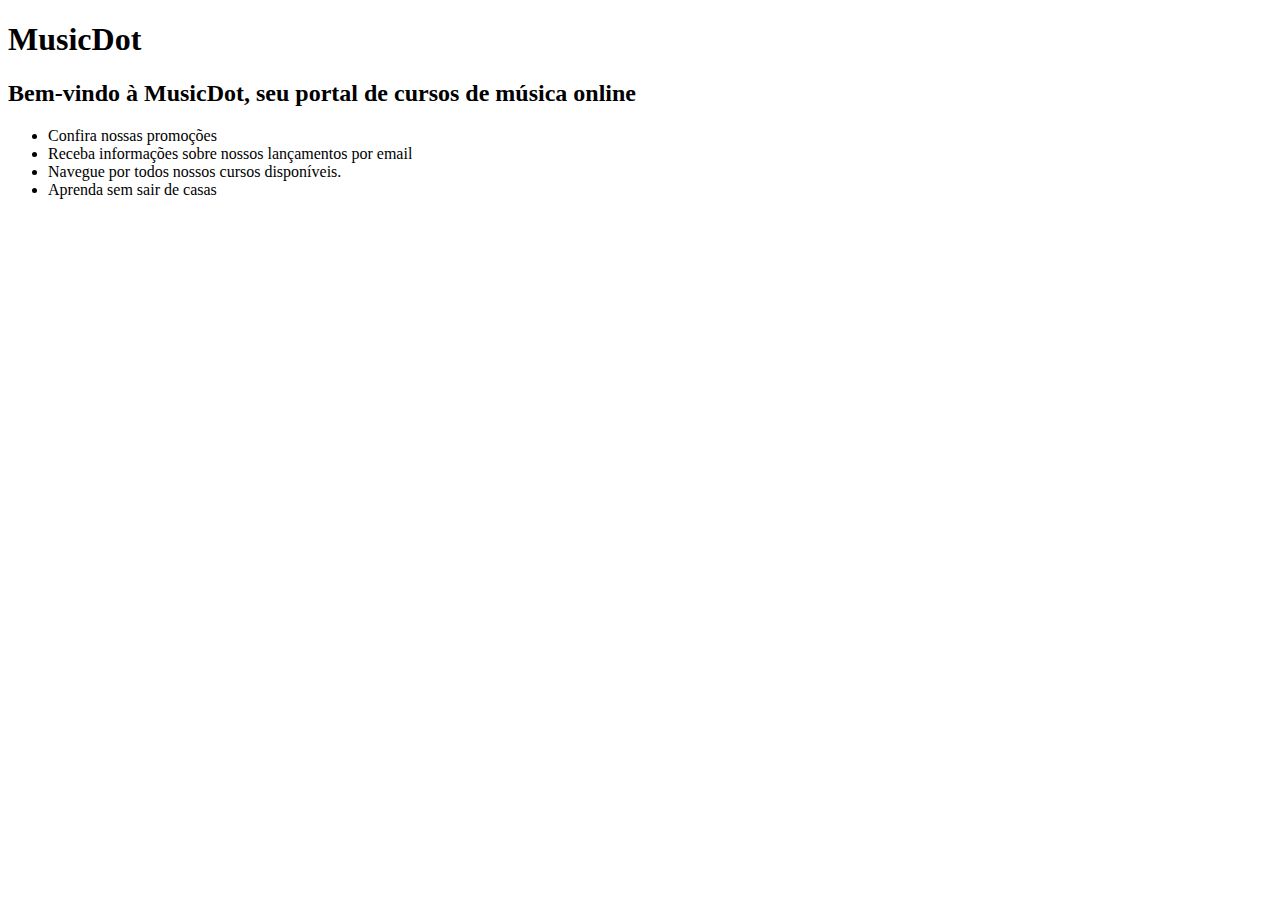
==== index.html @ 3d75abc7 "feat: index and about page added" ====
<!DOCTYPE html>
<html lang="pt-BR">
<head>
    <meta charset="UTF-8">
    <meta name="viewport" content="width=device-width, initial-scale=1.0">
    <title>MusicDot</title>
</head>
<body>
    <h1>MusicDot</h1>
    <h2>Bem-vindo à <strong>MusicDot</strong>, seu portal de cursos de música online</h2>
    <ul>
        <li>Confira nossas promoções</li>
        <li>Receba informações sobre nossos lançamentos por email</li>
        <li>Navegue	por todos nossos cursos	disponíveis.</li>
        <li>Aprenda sem sair de casas</li>
    </ul>
</body>
</html>
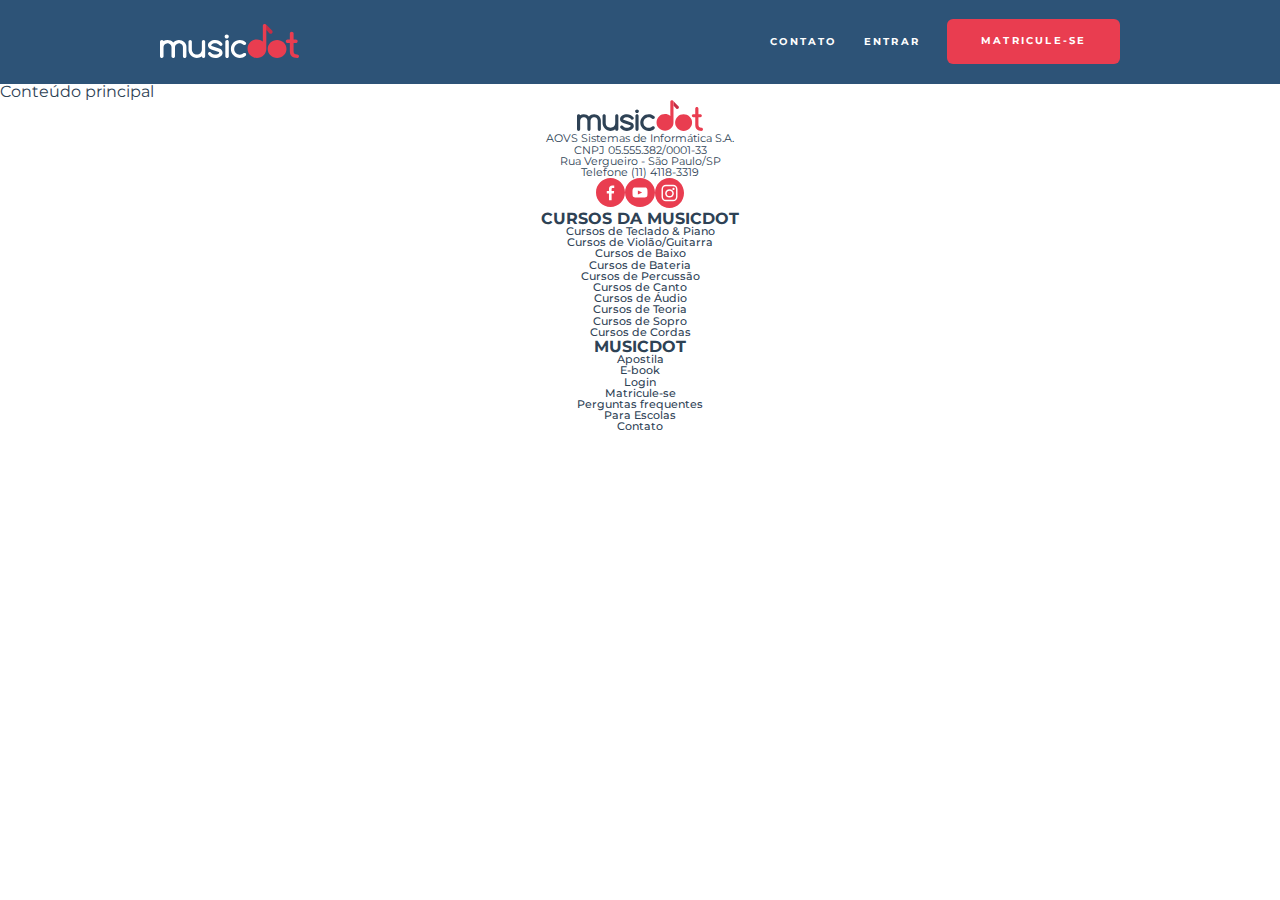
==== commit 4c99ad8d: "feat: add header and footer to the homepage" ====
--- a/index.html
+++ b/index.html
@@ -3,16 +3,117 @@
 <head>
     <meta charset="UTF-8">
     <meta name="viewport" content="width=device-width, initial-scale=1.0">
+    <link rel="stylesheet" href="https://fonts.googleapis.com/css?family=Montserrat:300,400,500">
+    <link rel="stylesheet" href="css/reset.css">
+    <link rel="stylesheet" href="css/header.css">
+    <link rel="stylesheet" href="css/footer.css">
     <title>MusicDot</title>
 </head>
 <body>
-    <h1>MusicDot</h1>
-    <h2>Bem-vindo à <strong>MusicDot</strong>, seu portal de cursos de música online</h2>
-    <ul>
-        <li>Confira nossas promoções</li>
-        <li>Receba informações sobre nossos lançamentos por email</li>
-        <li>Navegue	por todos nossos cursos	disponíveis.</li>
-        <li>Aprenda sem sair de casas</li>
-    </ul>
+    <header class="cabecalho">
+        <a href="index.html">
+            <img class="cabecalho__logo" src="img/musicdot-logo-light.svg" title="Ir para a página inicial da Musicdot" alt="Musicdot">
+        </a>
+        <nav>
+            <ul class="cabecalho__menu">
+                <li class="cabecalho__item-menu">
+                    <a href="sobre.html#contato">Contato</a>
+                </li>
+                <li class="cabecalho__item-menu">
+                    <a href="#">Entrar</a>
+                </li>
+                <li class="cabecalho__item-menu cabecalho__item-menu--matricula ">
+                    <a href="#">Matricule-se</a>
+                </li>
+            </ul>
+        </nav>
+    </header>
+
+    <main>
+        Conteúdo principal
+    </main>
+
+    <footer class="rodape">
+        <section>
+            <img class="rodape__logo" src="img/logo.svg" alt="Logo da MusicDot">
+            <p>
+            AOVS Sistemas de Informática S.A.
+            <br>
+            CNPJ 05.555.382/0001-33
+            <br>
+            Rua Vergueiro - São Paulo/SP
+            <br>
+            Telefone (11) 4118-3319
+            </p>
+            <ul class="rodape__lista-midias-sociais">
+            <li class="rodape__item-midias-sociais">
+                <a href="https://www.facebook.com/musicdotonline">
+                <img src="img/footer-icone-facebook.svg" alt="MusicDot no Facebook">
+                </a>
+            </li>
+            <li class="rodape__item-midias-sociais">
+                <a href="https://www.youtube.com/user/musicdotonline">
+                <img src="img/footer-icone-youtube.svg" alt="MusicDot no YouTube">
+                </a>
+            </li>
+            <li class="rodape__item-midias-sociais">
+                <a href="https://www.instagram.com/musicdotonline/">
+                <img src="img/footer-icone-instagram.svg" alt="Instagram">
+                </a>
+            </li>
+            </ul>
+        </section>
+        <section>
+            <h2 class="rodape__titulo">Cursos da MusicDot</h2>
+            <nav>
+                <ul>
+                    <li class="rodape_item-lista">
+                        <a href="#">Cursos de Teclado & Piano</a>
+                    </li>
+                    <li class="rodape_item-lista">
+                        <a href="#">Cursos de Violão/Guitarra</a>
+                    </li>
+                    <li class="rodape_item-lista">
+                        <a href="#">Cursos de Baixo</a>
+                    </li>
+                    <li class="rodape_item-lista">
+                        <a href="#">Cursos de Bateria</a>
+                    </li>
+                    <li class="rodape_item-lista">
+                        <a href="#">Cursos de Percussão</a>
+                    </li>
+                    <li class="rodape_item-lista">
+                        <a href="#">Cursos de Canto</a>
+                    </li>
+                    <li class="rodape_item-lista">
+                        <a href="#">Cursos de Áudio</a>
+                    </li>
+                    <li class="rodape_item-lista">
+                        <a href="#">Cursos de Teoria</a>
+                    </li>
+                    <li class="rodape_item-lista">
+                        <a href="#">Cursos de Sopro</a>
+                    </li>
+                    <li class="rodape_item-lista">
+                        <a href="#">Cursos de Cordas</a>
+                    </li>
+                </ul>
+            </nav>
+        </section>
+        <section>
+            <h2 class="rodape__titulo">MusicDot</h2>
+            <nav>
+            <ul>
+                <li class="rodape_item-lista"><a href="#">Apostila</a></li>
+                <li class="rodape_item-lista"><a href="#">E-book</a></li>
+                <li class="rodape_item-lista"><a href="#">Login</a></li>
+                <li class="rodape_item-lista"><a href="#">Matricule-se</a></li>
+                <li class="rodape_item-lista"><a href="#">Perguntas frequentes</a></li>
+                <li class="rodape_item-lista"><a href="#">Para Escolas</a></li>
+                <li class="rodape_item-lista"><a href="#">Contato</a></li>
+            </ul>
+            </nav>
+        </section>
+    </footer>
 </body>
 </html>--- a/css/header.css
+++ b/css/header.css
@@ -0,0 +1,66 @@
+.cabecalho {
+    background-color: #2D5377;
+    color: #fff;
+    text-align: center;
+    font-size: .6rem;
+    font-weight: bold;
+    text-transform: uppercase;
+    letter-spacing: .23em;
+}
+
+.cabecalho__logo {
+    padding: 1.5em 0;
+    width: 14.5em;
+}
+
+.cabecalho__menu {
+    background-color: #272B3A87;
+    display: flex;
+    justify-content: space-evenly;
+    flex-wrap: wrap;
+}
+
+.cabecalho__item-menu {
+    display: inline-block;
+}
+
+.cabecalho__item-menu a {
+    display: inline-block;
+    padding: 1.86em 1.42em;
+}
+
+@media (min-width: 640px) {
+    .cabecalho {
+        padding: 0 5%;
+        display: flex;
+        justify-content: space-between;
+        align-items: center;
+    }
+
+    .cabecalho__logo {
+        padding: 2.5em 0;
+    }
+
+    .cabecalho__menu {
+        background-color: transparent;
+    }
+}
+
+@media (min-width: 770px) {
+    .cabecalho__item-menu--matricula {
+        margin-left: 1.42em;
+        border-radius: 6px;
+        background-color: #e93d50;
+    }
+
+    .cabecalho__item-menu--matricula a {
+        padding: 1.8em 3.5em;
+    }
+}
+
+@media (min-width: 1066px) {
+    .cabecalho {
+        padding-left: calc((100% - 960px) / 2);
+        padding-right: calc((100% - 960px) / 2);
+    }
+}--- a/css/footer.css
+++ b/css/footer.css
@@ -0,0 +1,31 @@
+.rodape {
+    text-align: center;
+    font-size: .7rem;
+}
+
+.rodape__logo {
+    width: 11.25em;
+}
+
+.rodape__lista-midias-sociais {
+    display: flex;
+    justify-content: center;
+}
+
+.rodape__item-midias-sociais {
+    width: 2.62em;
+}
+
+.rodape__item-midias-sociais img {
+    width: 100%;
+}
+
+.rodape__titulo {
+    font-size: 1.45em;
+    font-weight: bold;
+    text-transform: uppercase;
+}
+
+.rodape_item-lista {
+    font-weight: 500;
+}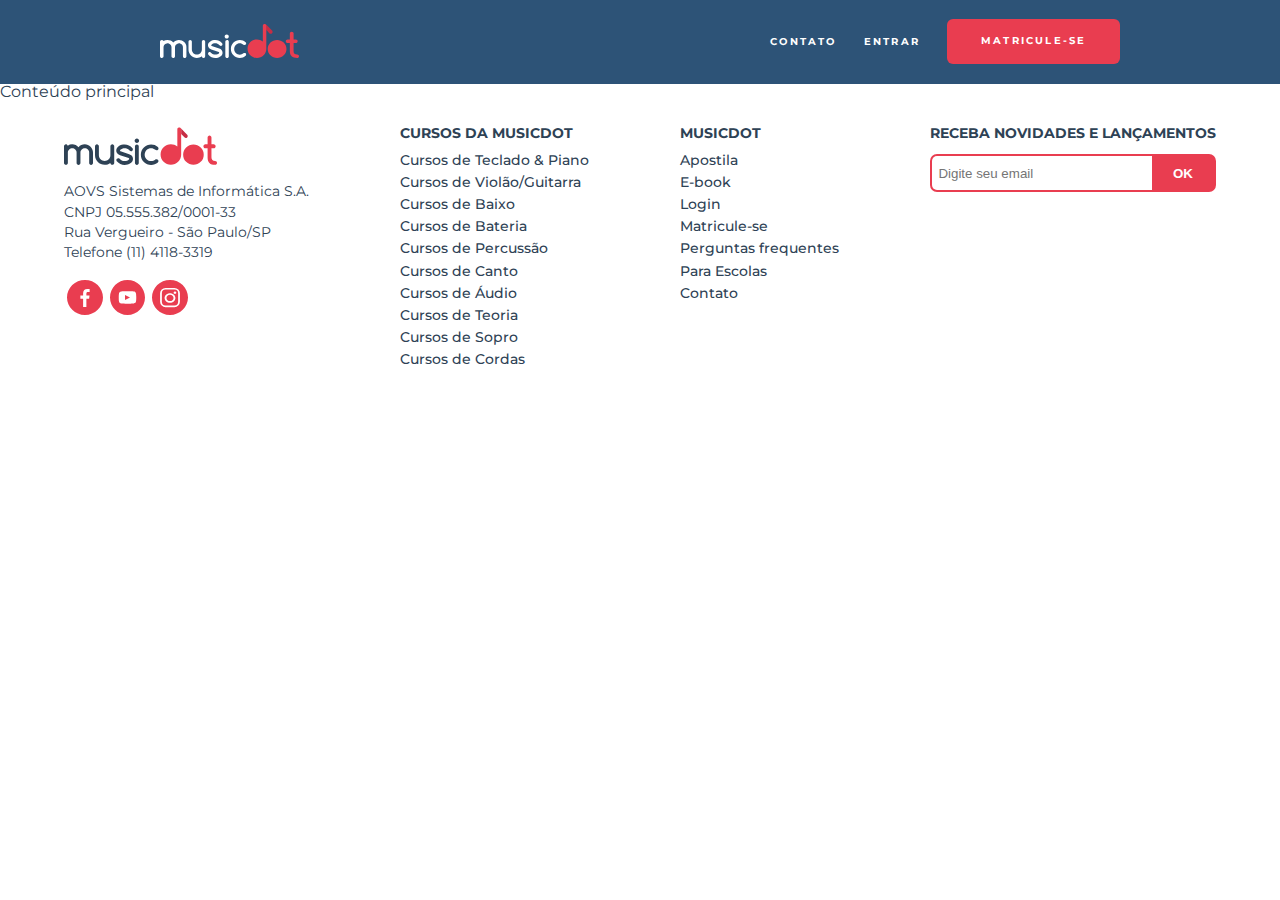
==== commit 81348d24: "feat: footer added" ====
--- a/index.html
+++ b/index.html
@@ -7,6 +7,7 @@
     <link rel="stylesheet" href="css/reset.css">
     <link rel="stylesheet" href="css/header.css">
     <link rel="stylesheet" href="css/footer.css">
+    <link rel="stylesheet" href="css/newsletter.css">
     <title>MusicDot</title>
 </head>
 <body>
@@ -34,9 +35,9 @@
     </main>
 
     <footer class="rodape">
-        <section>
+        <section class="rodape__secao rodape__secao--sobre">
             <img class="rodape__logo" src="img/logo.svg" alt="Logo da MusicDot">
-            <p>
+            <p class="rodape__infos-empresa">
             AOVS Sistemas de Informática S.A.
             <br>
             CNPJ 05.555.382/0001-33
@@ -63,7 +64,7 @@
             </li>
             </ul>
         </section>
-        <section>
+        <section class="rodape__secao rodape__secao--cursos">
             <h2 class="rodape__titulo">Cursos da MusicDot</h2>
             <nav>
                 <ul>
@@ -100,7 +101,7 @@
                 </ul>
             </nav>
         </section>
-        <section>
+        <section class="rodape__secao rodape__secao--links">
             <h2 class="rodape__titulo">MusicDot</h2>
             <nav>
             <ul>
@@ -114,6 +115,18 @@
             </ul>
             </nav>
         </section>
+        <section class="rodape__secao rodape__secao--newsletter">
+            <h2 class="rodape__titulo">
+                Receba novidades e lançamentos
+            </h2>
+            <form action="#" method="get" class="form-newsletter">
+                <label for="form-newsletter__label" class="form-newsletter__label">
+                    Seu email pessoal
+                </label>
+                <input id="email-newsletter" name="email-newsletter" type="email" class="form-newsletter__input" placeholder="Digite seu email"/>
+                <button type="submit" class="form-newsletter__button">OK</button>
+            </form>
+        </section>
     </footer>
 </body>
 </html>--- a/css/footer.css
+++ b/css/footer.css
@@ -1,19 +1,23 @@
 .rodape {
     text-align: center;
     font-size: .7rem;
+    padding: 2em 5%;
 }
 
 .rodape__logo {
     width: 11.25em;
+    margin-bottom: 1em;
 }
 
 .rodape__lista-midias-sociais {
     display: flex;
     justify-content: center;
+    margin-top: 1em;
 }
 
 .rodape__item-midias-sociais {
     width: 2.62em;
+    margin: .25em;
 }
 
 .rodape__item-midias-sociais img {
@@ -24,8 +28,78 @@
     font-size: 1.45em;
     font-weight: bold;
     text-transform: uppercase;
+    margin-bottom: 1em;
 }
 
 .rodape_item-lista {
     font-weight: 500;
+    margin: .625em 0;
+}
+
+.rodape__infos-empresa {
+    line-height: 1.5;
+}
+
+@media (max-width:640px) {
+    .rodape__secao + .rodape__secao {
+        margin-top: 2em;
+    }
+}
+
+@media (min-width: 640px) and (max-width: 1200px) {
+    .rodape {
+        display: flex;
+        flex-wrap: wrap;
+        justify-content: space-between;
+        font-size: 1rem;
+    }
+
+    .rodape__secao--sobre, .rodape__secao--cursos, .rodape__secao--links, .rodape__secao--newsletter {
+        width: 45%;
+    }
+
+    .rodape__secao--cursos {
+        order: 1;
+        margin: 0;
+    }
+
+    .rodape__secao--links {
+        order: 2;
+        margin: 0;
+    }
+
+    .rodape__secao--sobre {
+        order: 3;
+        margin-top: 2em;
+    }
+
+    .rodape__secao--newsletter {
+        order: 4;
+        margin-top: 2em;
+    }
+}
+
+@media (min-width: 1200px) {
+    .rodape {
+        display: flex;
+        justify-content: space-between;
+        font-size: .85rem;
+        text-align: left;
+    }
+
+    .rodape__titulo {
+        font-size: 1em;
+    }
+
+    .rodape__lista-midias-sociais {
+        justify-content: start;
+    }
+
+    .rodape__secao {
+        margin-top: 0;
+    }
+
+    .rodape__secao + .rodape__secao {
+        margin-left: 2em;
+    }
 }--- a/css/newsletter.css
+++ b/css/newsletter.css
@@ -0,0 +1,32 @@
+.form-newsletter {
+    display: flex;
+    width: 100%;
+    overflow: hidden;
+    box-sizing: border-box;
+    border-radius: 7px;
+    border: 2px solid #e93d50;
+    background-color: #e93d50;
+}
+
+.form-newsletter__label {
+    position: absolute;
+    left: -10000px;
+    width: 1px;
+    height: 1px;
+    overflow: hidden;
+}
+
+.form-newsletter__input {
+    padding: .6rem .4rem;
+    flex-grow: 1;
+    border: none;
+}
+
+.form-newsletter__button {
+    flex-grow: 1;
+    border: none;
+    text-transform: uppercase;
+    font-weight: 600;
+    background-color: #e93d50;
+    color: #fff;
+}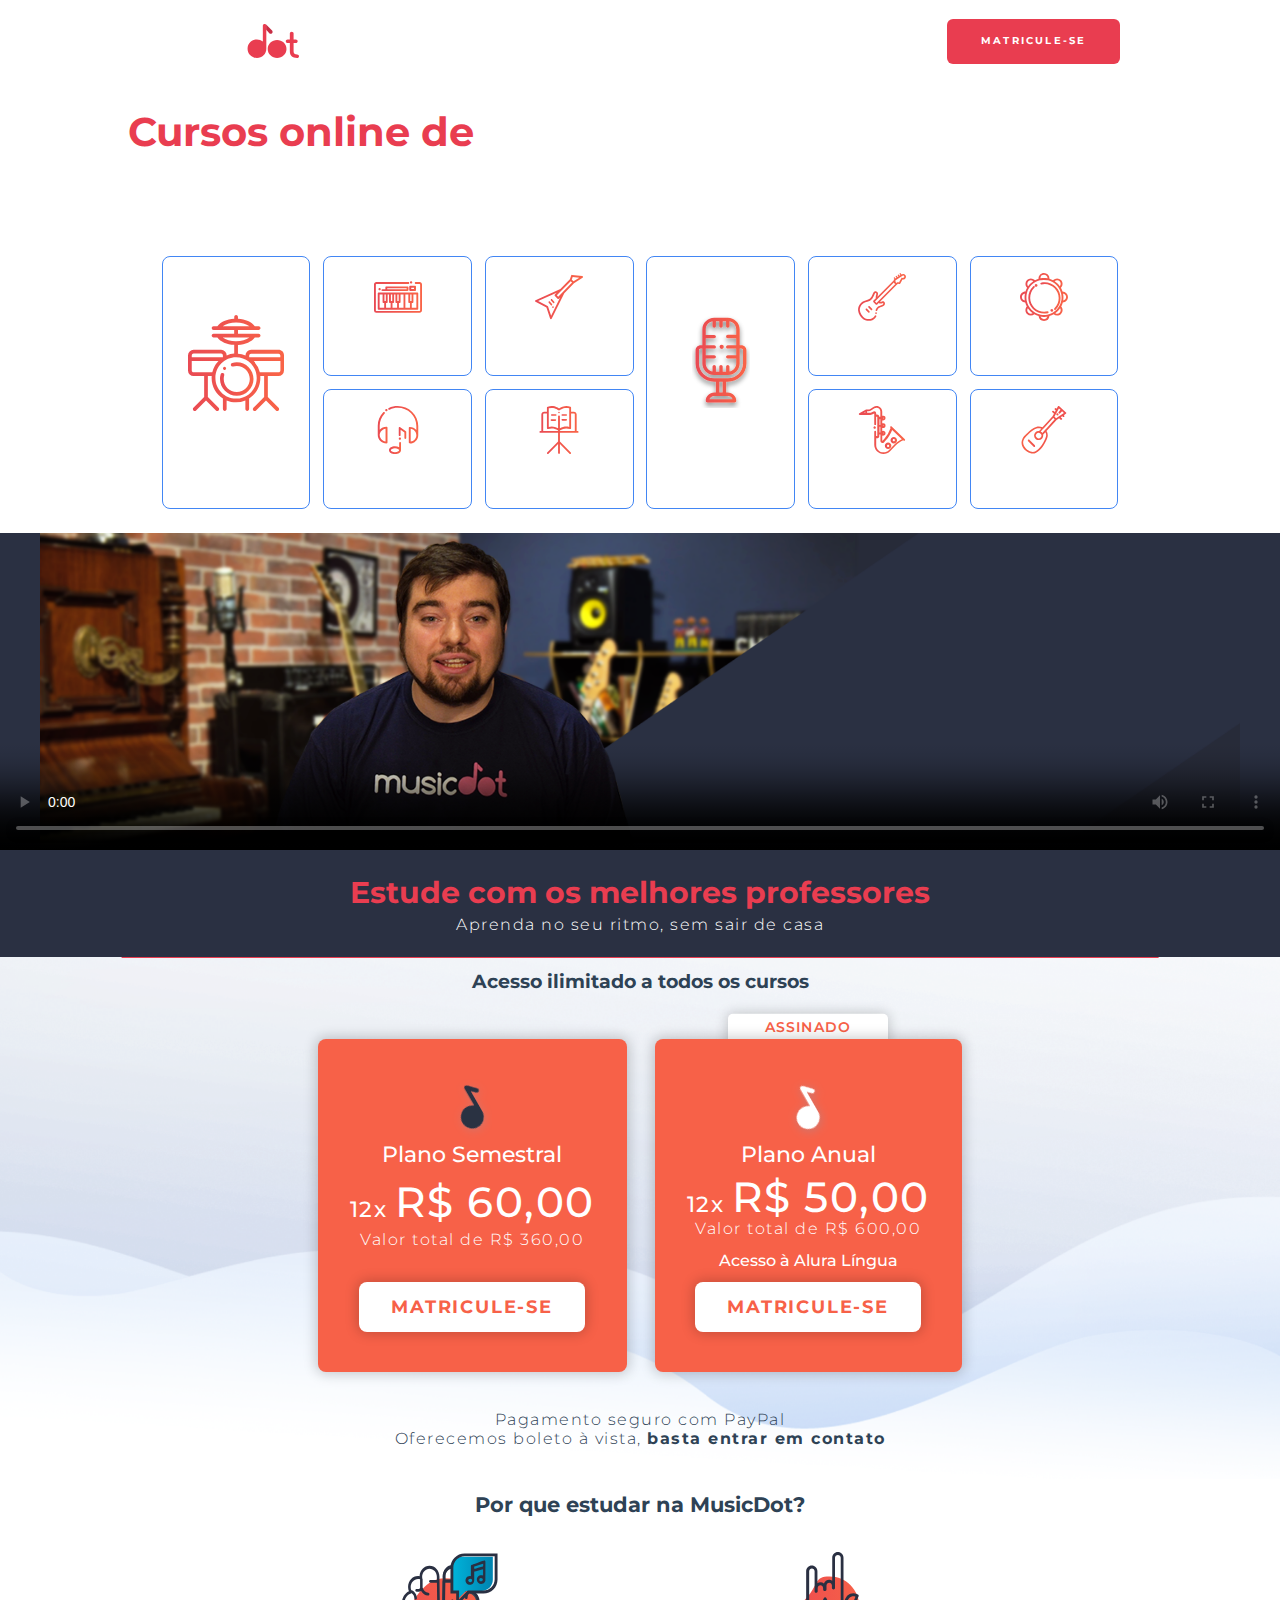
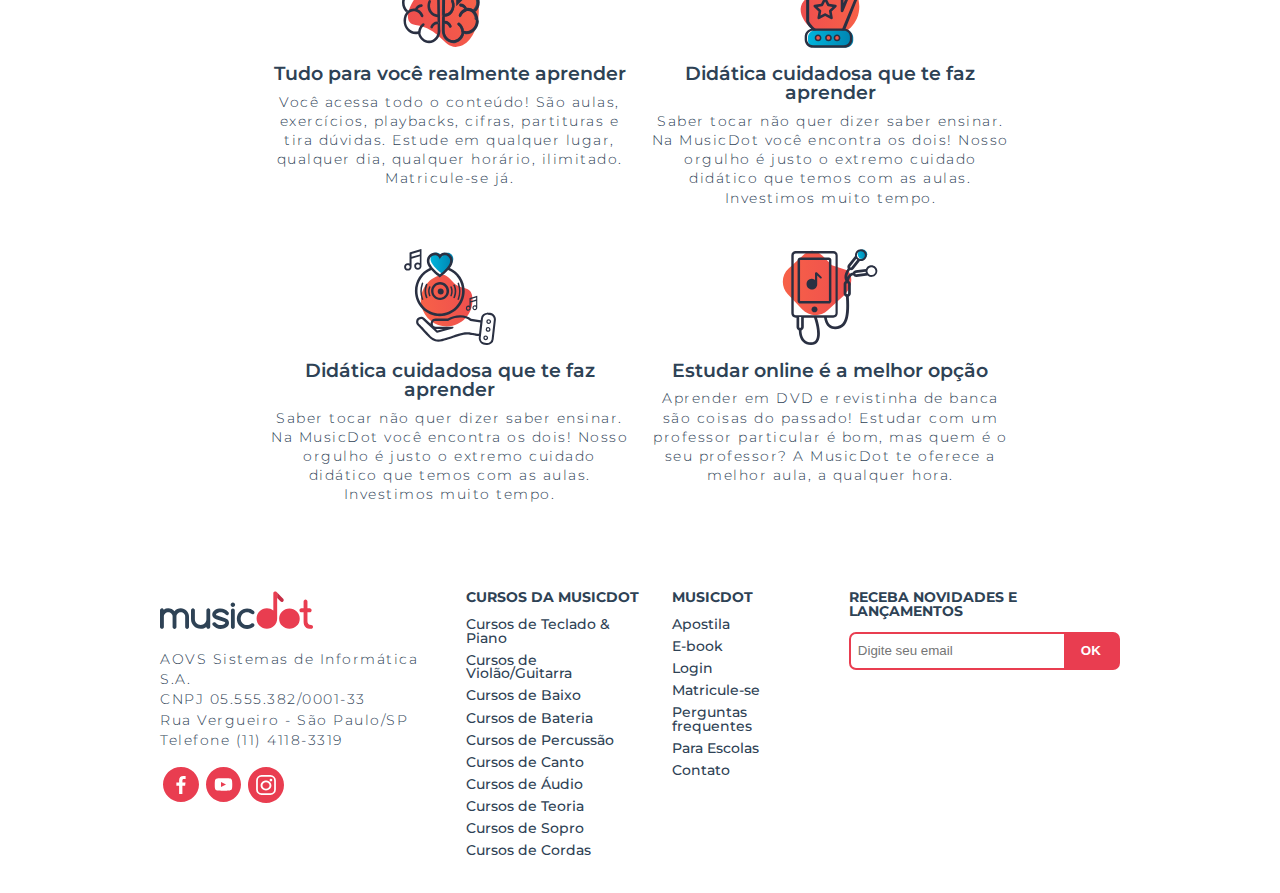
==== commit 5896f4e6: "chore: benefits and plans sections created" ====
--- a/index.html
+++ b/index.html
@@ -8,10 +8,15 @@
     <link rel="stylesheet" href="css/header.css">
     <link rel="stylesheet" href="css/footer.css">
     <link rel="stylesheet" href="css/newsletter.css">
+    <link rel="stylesheet" href="css/container.css">
+    <link rel="stylesheet" href="css/cursos.css">
+    <link rel="stylesheet" href="css/video.css">
+    <link rel="stylesheet" href="css/planos.css">
+    <link rel="stylesheet" href="css/beneficios.css">
     <title>MusicDot</title>
 </head>
 <body>
-    <header class="cabecalho">
+    <header class="cabecalho container">
         <a href="index.html">
             <img class="cabecalho__logo" src="img/musicdot-logo-light.svg" title="Ir para a página inicial da Musicdot" alt="Musicdot">
         </a>
@@ -31,10 +36,102 @@
     </header>
 
     <main>
-        Conteúdo principal
+        <section class="cursos">
+            <article class="cursos__chamada --largura-grande">
+                <h1 class="chamada__titulo">Cursos online de <strong class="chamada__titulo--destaque">música</strong></h1>
+                <p>Comece agora e aprenda sua primeira música em 10 minutos!</p>
+                <a href="cursos.html" class="chamada__cursos__matricula botao">Matricule-se</a>
+            </article>
+            <nav>
+                <ul class="cursos__lista">
+                    <li class="curso--tecladopiano">
+                        <a href="#">Teclado & Piano</a>
+                    </li>
+                    <li class="curso--violaoguitarra">
+                        <a href="#">Violão & Guitarra</a>
+                    </li>
+                    <li class="curso--baixo">
+                        <a href="#">Baixo</a>
+                    </li>
+                    <li class="curso--bateria curso--destaque">
+                        <a href="#">Bateria</a>
+                    </li>
+                    <li class="curso--percussao">
+                        <a href="#">Percussão</a>
+                    </li>
+                    <li class="curso--canto curso--destaque2">
+                        <a href="#">Canto</a>
+                    </li>
+                    <li class="curso--audio">
+                        <a href="#">Áudio</a>
+                    </li>
+                    <li class="curso--teoria">
+                        <a href="#">Teoria</a>
+                    </li>
+                    <li class="curso--sopro">
+                        <a href="#">Sopro</a>
+                    </li>
+                    <li class="curso--cordas">
+                        <a href="#">Cordas</a>
+                    </li>
+                </ul>
+            </nav>
+        </section>
+        <section class="video">
+            <video controls class="video--mobile" src="video/video-promocional.mp4" poster="img/video-principal-mobile.png"></video>
+            <video controls class="video--desktop" src="video/video-promocional.mp4" poster="img/video-principal.png"></video>
+            <article class="video__textos">
+                <h2 class="textos__titulo">Estude com os melhores professores</h2>
+                <p>Aprenda no seu ritmo, sem sair de casa</p>
+            </article>
+        </section>
+        <section class="planos">
+            <h2 class="planos__titulo">Acesso ilimitado a todos os cursos</h2>
+            <article class="cards__planoanual">
+                <span class="plano--destaque">Assinado</span>
+                <div class="planos__card card--anual">
+                    <h3 class="plano__titulo">Plano Anual</h3>
+                    <p>12x <span class="valor--destaque">R$ 50,00</span></p>
+                    <p>Valor total de R$ 600,00</p>
+                    <span>Acesso à Alura Língua</span>
+                    <a href="cursos.html" class="cards__botao botao">Matricule-se</a>
+                </div>
+            </article>
+            <article class="planos__card card--semestral">
+                <h3 class="plano__titulo">Plano Semestral</h3>
+                <p>12x <span class="valor--destaque">R$ 60,00</span></p>
+                <p>Valor total de R$ 360,00</p>
+                <a href="cursos.html" class="cards__botao botao">Matricule-se</a>
+            </article>
+            <article class="planos__pagamentos">
+                <p>Pagamento seguro com PayPal</p>
+                <p>Oferecemos boleto à vista, <a href="#">basta entrar em contato</a></p>
+            </article>
+        </section>
+        <section class="beneficios">
+            <h2 class="beneficios__titulo">Por que estudar na MusicDot?</h2>
+            <ul class="beneficios__lista">
+                <li class="beneficio--paravoce">
+                    <h3 class="beneficio__titulo">Tudo para você realmente aprender</h3>
+                    <p class="beneficio__texto">Você acessa todo o conteúdo! São aulas, exercícios, playbacks, cifras, partituras e tira dúvidas. Estude em qualquer lugar, qualquer dia, qualquer horário, ilimitado. Matricule-se já.</p>
+                </li>
+                <li class="beneficio--duvidas">
+                    <h3 class="beneficio__titulo">Didática cuidadosa que te faz aprender</h3>
+                    <p class="beneficio__texto">Saber tocar não quer dizer saber ensinar. Na MusicDot você encontra os dois! Nosso orgulho é justo o extremo cuidado didático que temos com as aulas. Investimos muito tempo.</p>
+                </li>
+                <li class="beneficio--didatica">
+                    <h3 class="beneficio__titulo">Didática cuidadosa que te faz aprender</h3>
+                    <p class="beneficio__texto">Saber tocar não quer dizer saber ensinar. Na MusicDot você encontra os dois! Nosso orgulho é justo o extremo cuidado didático que temos com as aulas. Investimos muito tempo.</p>
+                </li>
+                <li class="beneficio--online">
+                    <h3 class="beneficio__titulo">Estudar online é a melhor opção</h3>
+                    <p class="beneficio__texto">Aprender em DVD e revistinha de banca são coisas do passado! Estudar com um professor particular é bom, mas quem é o seu professor? A MusicDot te oferece a melhor aula, a qualquer hora.</p>
+                </li>
+            </ul>
+        </section>
     </main>
 
-    <footer class="rodape">
+    <footer class="rodape container">
         <section class="rodape__secao rodape__secao--sobre">
             <img class="rodape__logo" src="img/logo.svg" alt="Logo da MusicDot">
             <p class="rodape__infos-empresa">
--- a/css/header.css
+++ b/css/header.css
@@ -1,5 +1,8 @@
 .cabecalho {
-    background-color: #2D5377;
+    position: absolute;
+    top: 0;
+    width: 100%;
+    box-sizing: border-box;
     color: #fff;
     text-align: center;
     font-size: .6rem;
@@ -31,7 +34,8 @@
 
 @media (min-width: 640px) {
     .cabecalho {
-        padding: 0 5%;
+        padding-top: 0;
+        padding-bottom: 0;
         display: flex;
         justify-content: space-between;
         align-items: center;
@@ -56,11 +60,4 @@
     .cabecalho__item-menu--matricula a {
         padding: 1.8em 3.5em;
     }
-}
-
-@media (min-width: 1066px) {
-    .cabecalho {
-        padding-left: calc((100% - 960px) / 2);
-        padding-right: calc((100% - 960px) / 2);
-    }
 }--- a/css/footer.css
+++ b/css/footer.css
@@ -1,7 +1,8 @@
 .rodape {
     text-align: center;
     font-size: .7rem;
-    padding: 2em 5%;
+    padding-top: 2em;
+    padding-bottom: 2em;
 }
 
 .rodape__logo {
--- a/css/container.css
+++ b/css/container.css
@@ -0,0 +1,18 @@
+.container {
+    padding-left: 5%;
+    padding-right: 5%;
+}
+
+@media (min-width: 1066px) {
+    .container {
+        padding-left: calc((100% - 960px) / 2);
+        padding-right: calc((100% - 960px) / 2);
+    }
+}
+
+@media (min-width: 1440px) {
+    .container {
+        padding-left: calc((100% - 1200px) / 2);
+        padding-right: calc((100% - 1200px) / 2);
+    }
+}--- a/css/cursos.css
+++ b/css/cursos.css
@@ -0,0 +1,255 @@
+.--largura-maxima {
+    width: 100%;
+}
+
+.--largura-grande {
+    width: 80%;
+}
+
+.botao {
+    font-size: .8rem;
+    font-weight: 500;
+    letter-spacing: 2.9px;
+    text-transform: uppercase;
+    padding: 1rem 40px;
+    margin-top: .5rem;
+    margin-bottom: .5rem;
+    border-radius: 6px;
+    transition: .25s;
+}
+
+.botao:hover {
+    transform: translate(0, .22rem);
+    transition: .25s;
+}
+
+.cursos {
+    color: #fff;
+    text-align: center;
+    background-image: url(../img/home-background-mobile.png);
+    background-size: cover;
+    padding-top: 9.5rem;
+    display: flex;
+    flex-direction: column;
+    align-items: center;
+}
+
+.cursos__chamada {
+    display: flex;
+    flex-direction: column;
+    align-items: center;
+}
+
+.chamada__titulo {
+    color: #e93d50;
+    font-weight: 700;
+    font-size: 1.2rem;
+    margin-bottom: .3rem;
+}
+
+.chamada__titulo--destaque {
+    color: #fff;
+}
+
+.chamada p {
+    font-weight: 500;
+    line-height: 1.3;
+    margin: 1rem 0;
+}
+
+.chamada__cursos__matricula {
+    color: #fff;
+    background-color: #e93d50;
+}
+
+.cursos__lista {
+    font-size: .7rem;
+    font-weight: 600;
+    margin: 1rem 0;
+    display: grid;
+    grid-template-columns: 7rem 7rem;
+    grid-template-rows: repeat(5, 4.5rem);
+    grid-gap: .5rem;
+    text-align: center;
+}
+
+.cursos__lista li {
+    border: 1px solid #4286f4;
+    border-radius: 8px;
+    box-sizing: border-box;
+    display: flex;
+    justify-content: space-around;
+    align-items: center;
+    background-repeat: no-repeat;
+    background-size: 2rem 2rem;
+    background-position: top .6rem center;
+    padding-top: 2.5rem;
+    transition: .25s;
+}
+
+.cursos__lista li:hover {
+    transform: translate(0, .22rem);
+    transition: .25s;
+    background-color: rgba(66, 134, 244, 0.337);
+}
+
+.curso--tecladopiano {
+    background-image: url("../img/icone-teclado-piano.svg");
+}
+
+.curso--violaoguitarra {
+    background-image: url("../img/icones-violao-guitarra.svg");
+}
+
+.curso--baixo {
+    background-image: url("../img/icones-baixo.svg");
+}
+
+.curso--bateria {
+    background-image: url("../img/icones-bateria.svg");
+}
+
+.curso--percussao {
+    background-image: url("../img/icones-percussao.svg");
+}
+
+.curso--canto {
+    background-image: url("../img/icones-canto.svg");
+}
+
+.curso--audio {
+    background-image: url("../img/icones-audio.svg");
+}
+
+.curso--teoria {
+    background-image: url("../img/icones-teoria.svg");
+}
+
+.curso--sopro {
+    background-image: url("../img/icones-sopro.svg");
+}
+
+.curso--cordas {
+    background-image: url("../img/icone-cordas.svg");
+}
+
+.cursos__lista img {
+    width: 2rem;
+    height: 2rem;
+    margin-bottom: 5px;
+}
+
+@media(min-width:768px) {
+    .cursos {
+        padding: 6rem 5% 0;
+        background-image: url(../img/home-background.png);
+    }
+
+    .cursos__chamada {
+        width: 300px;
+        align-items: flex-start;
+        align-self: flex-start;
+        text-align: left;
+    }
+
+    .chamada__titulo {
+        font-size: 2rem;
+    }
+
+    .chamada__cursos__matricula {
+        display: none;
+    }
+
+    .cursos__lista {
+        grid-template-columns: repeat(5, 7rem);
+        grid-template-rows: 5.5rem 5.5rem 5.5rem;
+        gap: .8rem;
+    }
+
+    .cursos__lista li {
+        background-repeat: no-repeat;
+        background-size: 2rem 2rem;
+        background-position: top 1rem center;
+        padding-top: 2.5rem;
+    }
+
+    .cursos__lista .curso--destaque {
+        order: -1;
+        grid-area: 1/1/span 3/3;
+        padding-top: 5.5rem;
+        background-size: 6rem 6rem;
+        background-position: top 3.6rem center;
+    }
+}
+
+@media(min-width:1200px) {
+    .cursos {
+        padding: 7rem 10% 0;
+    }
+
+    .cursos__chamada {
+        width: 450px;
+    }
+
+    .chamada__titulo {
+        font-size: 2.5rem;
+    }
+
+    .cursos__lista {
+        grid-template-columns: repeat(6, 9.3rem);
+        grid-template-rows: 7.5rem 7.5rem;
+        margin-top: 1.5rem;
+        margin-bottom: 1.5rem;
+    }
+
+    .cursos__lista li {
+        background-repeat: no-repeat;
+        background-size: 3rem 3rem;
+        background-position: top 1rem center;
+        padding-top: 2.5rem;
+    }
+
+    .cursos__lista .curso--destaque {
+        order: -1;
+        grid-area: 1/1/span 2/2;
+        padding-top: 6rem;
+        background-size: 6rem 6rem;
+        background-position: top 3.6rem center;
+    }
+
+    .cursos__lista .curso--destaque2 {
+        order: -1;
+        grid-area: 1/4/span 2/5;
+        padding-top: 6rem;
+        background-size: 6rem 6rem;
+        background-position: top 3.6rem center;
+    }
+
+    .cursos__lista p {
+        font-size: .9rem;
+    }
+
+    .curso--destaque2 .imagem-destaque2 {
+        width: 6rem;
+        height: 6rem;
+        margin-bottom: .8rem;
+    }
+}
+
+@media(min-width:1440px) {
+    .cursos__lista {
+        grid-template-columns: repeat(6, 11rem);
+    }
+}
+
+@media(min-width:1600px) {
+    .cursos__lista {
+        grid-template-columns: repeat(6, 13rem);
+    }
+    
+    .cursos__lista img {
+        width: 3rem;
+        height: 3rem;
+        margin-bottom: 10px;
+    }
+}
--- a/css/video.css
+++ b/css/video.css
@@ -0,0 +1,77 @@
+.video {
+    display: flex;
+    flex-direction: column;
+    align-items: center;
+    text-align: center;
+    color: #fff;
+    background-color: #2a3042;
+}
+
+.video--mobile {
+    width: 100%;
+    height: 8.9rem;
+}
+
+.video--desktop {
+    display: none;
+}
+
+.video__textos {
+    margin-top: 1rem;
+    margin-bottom: 1rem;
+    position: relative;
+    padding: 0 10%;
+    box-sizing: border-box;
+}
+
+.textos__titulo {
+    font-weight: 700;
+    font-size: 1.2rem;
+    margin-top: .3rem;
+    margin-bottom: .5rem;
+}
+
+.textos__titulo::first-line {
+    color: #e93d50;
+}
+
+@media (min-width: 768px) {
+    .video--mobile {
+        display: none;
+    }
+
+    .video--desktop {
+        display: block;
+        width: 100%;
+        height: 12.8rem;
+    }
+
+    .textos__titulo {
+        font-size: 1.5rem;
+    }
+}
+
+@media (min-width: 1200px) {
+    .video--desktop {
+        height: 19.8rem;
+    }
+
+    .video__textos {
+        margin: 1.5rem 0;
+    }
+
+    .video__textos::before {
+        width: 5rem;
+        height: 5rem;
+    }
+
+    .textos__titulo {
+        font-size: 1.9rem;
+    }
+}
+
+@media (min-width: 1600px) {
+    .video--desktop {
+        height: 26.8rem;
+    }
+}--- a/css/planos.css
+++ b/css/planos.css
@@ -0,0 +1,205 @@
+.planos {
+    background-image: url(../img/planos-background-mobile.png);
+    background-size: cover;
+    background-repeat: no-repeat;
+    text-align: center;
+    padding-top: 15px;
+    padding-bottom: 1.8rem;
+    display: grid;
+    justify-items: center;
+    position: relative;
+}
+
+.planos::before {
+    content: "";
+    width: 81%;
+    height: .1rem;
+    background-color: #e93d50;
+    position: absolute;
+    top: 0;
+    left: 50%;
+    transform: translate(-50%, 0);
+}
+
+.planos__titulo {
+    font-size: .85rem;
+    font-weight: 700;
+    margin-bottom: 2rem;
+}
+
+.planos__card {
+    background-color: #f76148;
+    border-radius: 8px;
+    margin-bottom: 1.3rem;
+    color: #fff;
+    padding: 4rem 1rem 1rem;
+    display: flex;
+    flex-direction: column;
+    align-items: center;
+    box-shadow: 0 0 .8rem .1rem rgba(0, 0, 0, .2);
+    background-repeat: no-repeat;
+    background-size: 1.7rem;
+    background-position: top 1.5rem center;
+}
+
+.card--anual {
+    background-image: url(../img/simbolo-musidot-branco.svg);
+}
+
+.card--semestral {
+    background-image: url(../img/simbolo-musidot-dark.svg);
+}
+
+.plano__titulo {
+    margin: 8px 0;
+}
+
+.planos__card p, p {
+    font-weight: 300;
+    margin-top: .2rem;
+    letter-spacing: 1.5px;
+}
+
+.plano__titulo, .plano__titulo p {
+    font-size: 1rem;
+    font-weight: 500;
+}
+
+.valor--destaque {
+    font-size: 2rem;
+    font-weight: 700;
+}
+
+.planos__card span {
+    font-weight: 500;
+}
+
+.cards__botao {
+    color: #f76148;
+    text-transform: uppercase;
+    letter-spacing: 1.8px;
+    font-weight: 600;
+    border-radius: 8px;
+    margin-top: .8rem;
+    padding: 1rem 2rem;
+    background-color: #fff;
+    box-shadow: 0 0 .8rem .1rem rgba(0, 0, 0, .2);
+}
+
+.card--anual {
+    position: relative;
+    z-index: 2;
+}
+
+.plano--destaque {
+    color: #f76148;
+    font-weight: 600;
+    text-transform: uppercase;
+    letter-spacing: 1.1px;
+    width: 8rem;
+    padding: .4rem 0 .8rem;
+    border-radius: 5px;
+    box-shadow: 0 0 .8rem .05rem rgba(0, 0, 0, .2);
+    background-color: #fff;
+    position: absolute;
+    transform: translate(-50%, -65%);
+    z-index: 1;
+}
+
+.card--anual p + p, .card--semestral p + p {
+    margin-bottom: 1rem;
+}
+
+.planos > p {
+    width: 250px;
+    font-size: .6rem;
+    font-weight: 600;
+    line-height: 18px;
+}
+
+.planos a {
+    font-weight: 700;
+}
+
+@media (min-width: 768px) {
+    .planos {
+        grid-template-columns: 20rem 20rem;
+        grid-template-areas:
+            "header header"
+            "card1 card2"
+            "footer footer";
+        gap: 1rem;
+        justify-content: center;
+        padding-bottom: 2rem;
+        background-image: url(../img/planos-background.png);
+        background-size: cover;
+    }
+
+    .planos__titulo {
+        grid-area: header;
+    }
+
+    .cards__planoanual {
+        grid-area: card2;
+    }
+
+    .card--semestral {
+        grid-area: card1;
+    }
+
+    .planos__pagamentos {
+        grid-column-end: span 2;
+    }
+
+    .planos--maisassinado {
+        font-size: .8rem;
+    }
+
+    .planos__card {
+        padding: 6rem 2rem 2rem;
+        justify-content: space-between;
+        background-size: 2.5rem;
+        background-position: top 2.5rem center;
+    }
+
+    .planos__card img {
+        width: 2.5rem;
+    }
+
+    .plano__titulo, .plano__titulo + p {
+        font-size: 1.4rem;
+        font-weight: 500;
+    }
+
+    .valor--destaque {
+        font-size: 2.6rem;
+        font-weight: 700;
+    }
+
+    .plano--destaque {
+        font-size: .6rem;
+    }
+
+    .cards__botao {
+        font-size: 1.1rem;
+        transition: .25s;
+    }
+
+    .planos > p {
+        font-size: .9rem;
+        font-weight: 600;
+        line-height: 18px;
+    }
+}
+
+@media (min-width: 1200px) {
+    .planos__titulo {
+        font-size: 1.2rem;
+    }
+
+    .plano--destaque {
+        font-size: .9rem;
+        width: 10rem;
+        transform: translate(-50%, -75%);
+    }
+}
--- a/css/beneficios.css
+++ b/css/beneficios.css
@@ -0,0 +1,98 @@
+.beneficios {
+    text-align: center;
+    margin-bottom: 2rem;
+    padding: 0 10%;
+    display: flex;
+    flex-direction: column;
+    align-items: center;
+}
+
+.beneficios__titulo {
+    font-size: 1rem;
+    font-weight: 700;
+    margin-top: 1rem;
+}
+
+.beneficios__lista li {
+    padding-top: 5.5rem;
+    background-repeat: no-repeat;
+    background-size: 4rem 4rem;
+    background-position: top 20px center;
+}
+
+.beneficio--paravoce {
+    background-image: url(../img/icone-beneficios-tudo-para-voce.svg);
+}
+
+.beneficio--duvidas {
+    background-image: url(../img/icone-beneficios-nenhuma-duvida.svg);
+}
+
+.beneficio--didatica {
+    background-image: url(../img/icone-beneficios-didatica-cuidadosa.svg);
+}
+
+.beneficio--online {
+    background-image: url(../img/icone-beneficios-online.svg);
+}
+
+.beneficio__titulo {
+    font-size: .8rem;
+    font-weight: 600;
+    margin-top: 1rem;
+    margin-bottom: .2rem;
+}
+
+.beneficio__texto {
+    line-height: 1rem;
+}
+
+@media (min-width: 768px) {
+    .beneficios {
+        margin-bottom: 3.7rem;
+    }
+
+    .beneficios__lista {
+        display: grid;
+        grid-template-columns: 17.5rem 17.5rem;
+        gap: 1rem;
+    }
+
+    .beneficios__titulo {
+        margin-bottom: 1rem;
+    }
+
+    .beneficio__titulo {
+        font-size: 1.1rem;
+    }
+
+    .beneficio__texto {
+        font-size: .8rem;
+    }
+}
+
+@media (min-width: 1200px) {
+    .beneficios__titulo {
+        font-size: 1.3rem;
+    }
+
+    .beneficios__lista {
+        gap: 1.3rem;
+        grid-template-columns: 22.5rem 22.5rem;
+    }
+
+    .beneficios__lista li {
+        padding-top: 7.25rem;
+        background-size: 6rem 6rem;
+    }
+
+    .beneficio__titulo {
+        font-size: 1.2rem;
+        margin-bottom: .6rem;
+    }
+
+    .beneficio__texto {
+        font-size: .9rem;
+        line-height: 1.2rem;
+    }
+}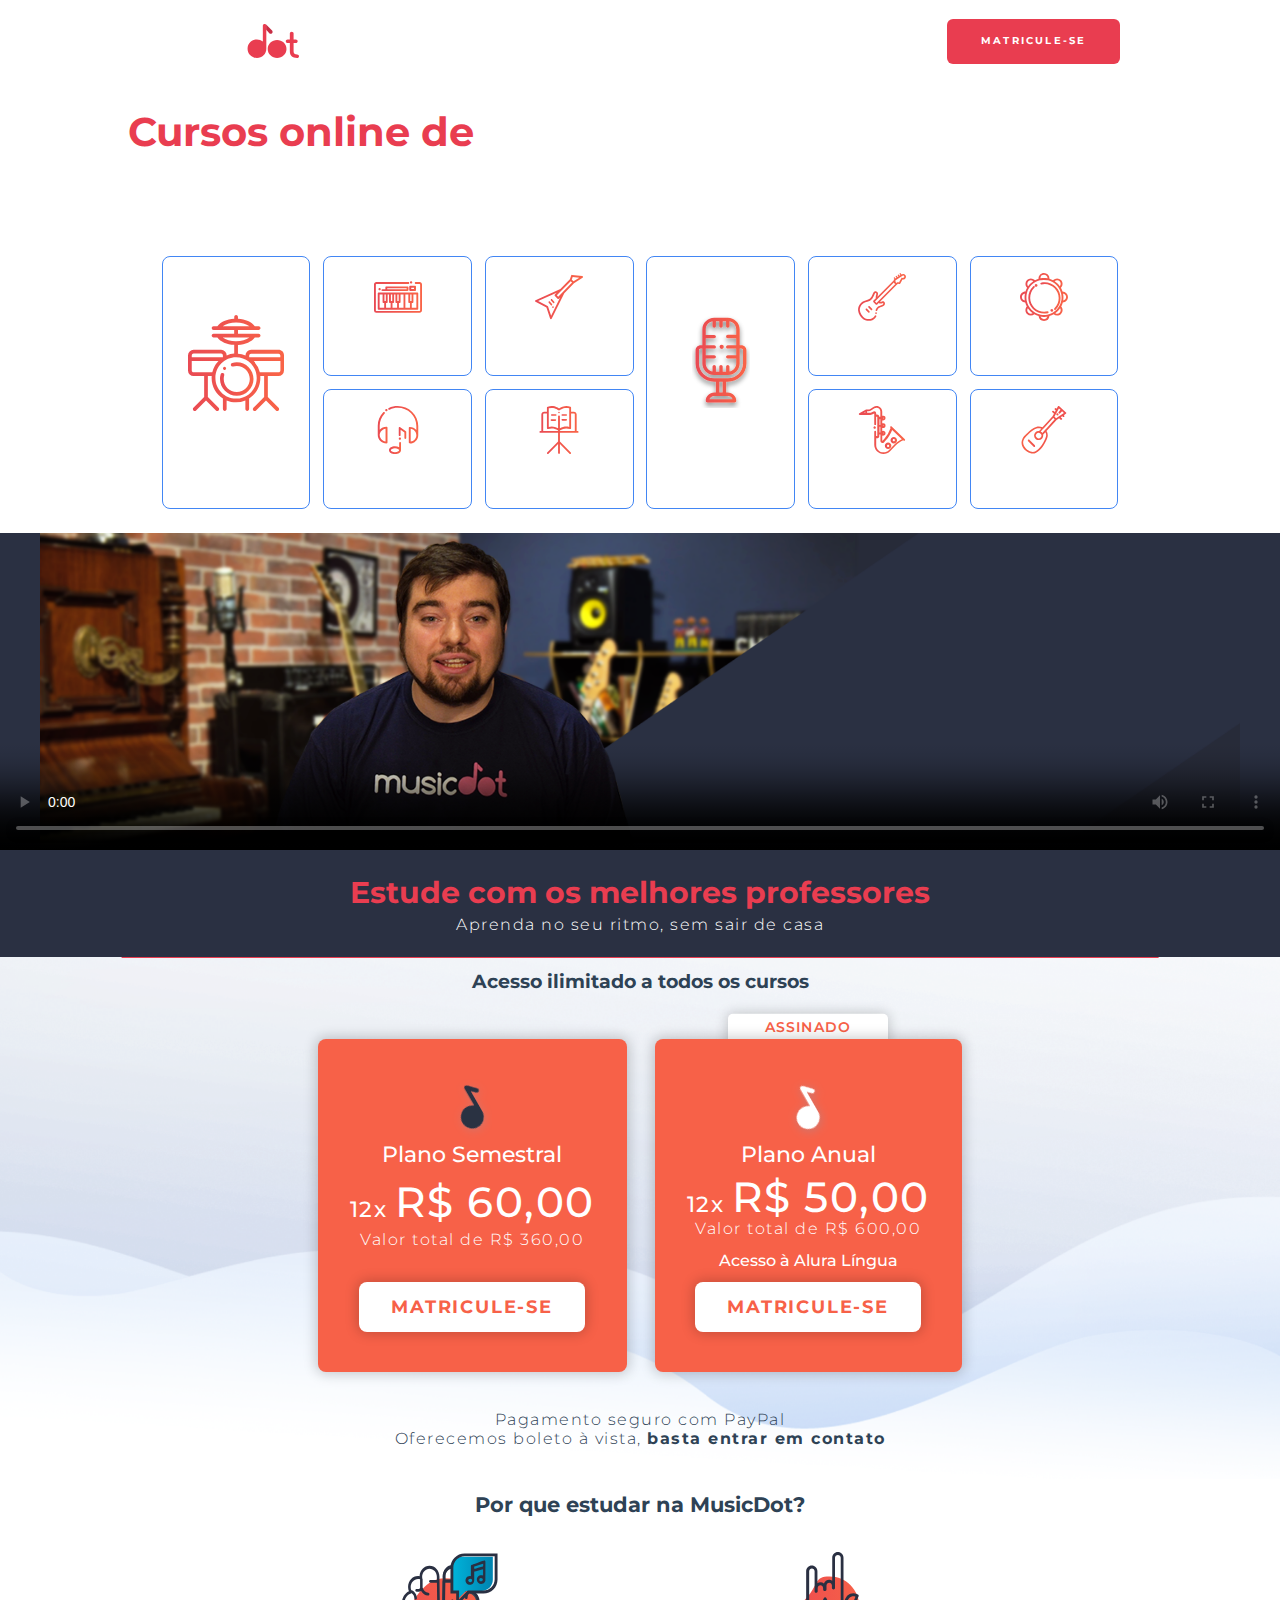
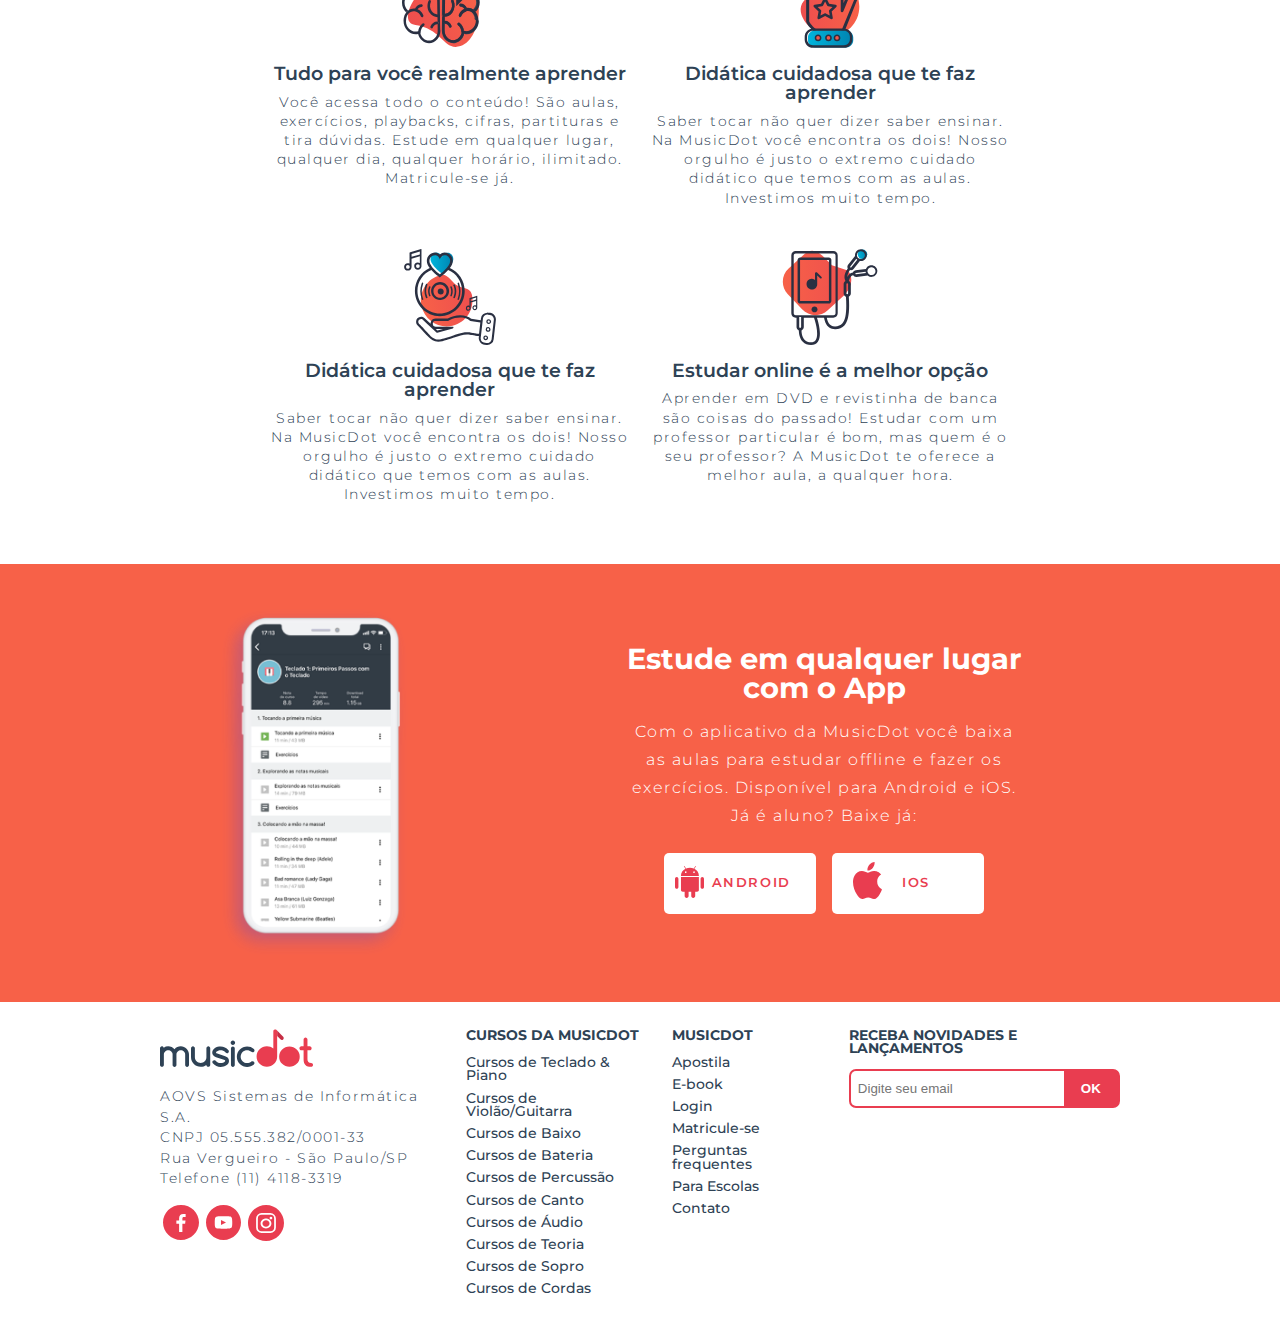
==== commit 89cbec77: "chore: app section created" ====
--- a/index.html
+++ b/index.html
@@ -3,6 +3,7 @@
 <head>
     <meta charset="UTF-8">
     <meta name="viewport" content="width=device-width, initial-scale=1.0">
+    <link rel="icon" href="img/favicon.ico"/>
     <link rel="stylesheet" href="https://fonts.googleapis.com/css?family=Montserrat:300,400,500">
     <link rel="stylesheet" href="css/reset.css">
     <link rel="stylesheet" href="css/header.css">
@@ -13,6 +14,7 @@
     <link rel="stylesheet" href="css/video.css">
     <link rel="stylesheet" href="css/planos.css">
     <link rel="stylesheet" href="css/beneficios.css">
+    <link rel="stylesheet" href="css/chamada-app.css">
     <title>MusicDot</title>
 </head>
 <body>
@@ -40,7 +42,7 @@
             <article class="cursos__chamada --largura-grande">
                 <h1 class="chamada__titulo">Cursos online de <strong class="chamada__titulo--destaque">música</strong></h1>
                 <p>Comece agora e aprenda sua primeira música em 10 minutos!</p>
-                <a href="cursos.html" class="chamada__cursos__matricula botao">Matricule-se</a>
+                <a href="#" class="chamada__cursos__matricula botao">Matricule-se</a>
             </article>
             <nav>
                 <ul class="cursos__lista">
@@ -94,14 +96,14 @@
                     <p>12x <span class="valor--destaque">R$ 50,00</span></p>
                     <p>Valor total de R$ 600,00</p>
                     <span>Acesso à Alura Língua</span>
-                    <a href="cursos.html" class="cards__botao botao">Matricule-se</a>
+                    <a href="#" class="cards__botao botao">Matricule-se</a>
                 </div>
             </article>
             <article class="planos__card card--semestral">
                 <h3 class="plano__titulo">Plano Semestral</h3>
                 <p>12x <span class="valor--destaque">R$ 60,00</span></p>
                 <p>Valor total de R$ 360,00</p>
-                <a href="cursos.html" class="cards__botao botao">Matricule-se</a>
+                <a href="#" class="cards__botao botao">Matricule-se</a>
             </article>
             <article class="planos__pagamentos">
                 <p>Pagamento seguro com PayPal</p>
@@ -128,6 +130,12 @@
                     <p class="beneficio__texto">Aprender em DVD e revistinha de banca são coisas do passado! Estudar com um professor particular é bom, mas quem é o seu professor? A MusicDot te oferece a melhor aula, a qualquer hora.</p>
                 </li>
             </ul>
+        </section>
+        <section class="chamada__aplicativo">
+            <h2 class="aplicativo__titulo">Estude em qualquer lugar com o App</h2>
+            <p class="aplicativo__texto">Com o aplicativo da MusicDot você baixa as aulas para estudar offline e fazer os exercícios. Disponível para Android e iOS. Já é aluno? <strong class="textodestaque">Baixe já:</strong></p>
+            <a href="https://play.google.com/store/apps/details?id=br.com.musicdot&hl=en" class="aplicativo__button app__download--android botao">Android</a>
+            <a href="https://apps.apple.com/br/app/musicdot/id1333842849" class="aplicativo__button app__download--ios botao">iOS</a>
         </section>
     </main>
 
--- a/css/chamada-app.css
+++ b/css/chamada-app.css
@@ -0,0 +1,130 @@
+.chamada__aplicativo {
+    color: #fff;
+    text-align: center;
+    background-color: #f76148;
+    padding: 2rem 7.5%;
+    display: grid;
+    grid-template-columns: 1fr 1fr;
+    grid-template-rows: auto;
+    justify-items: center;
+}
+
+.aplicativo__titulo {
+    font-size: 1.2rem;
+    font-weight: 700;
+    margin-bottom: .8rem;
+    line-height: 24px;
+    grid-column-end: span 2;
+}
+
+.aplicativo__texto {
+    line-height: 20px;
+    margin-bottom: 15px;
+    grid-column-end: span 2;
+}
+
+.texto__destaque {
+    font-weight: 600;
+}
+
+.chamada__aplicativo__button--wrapper {
+    display: flex;
+    justify-content: space-evenly;
+}
+
+.aplicativo__button {
+    color: #e93d50;
+    font-weight: 600;
+    letter-spacing: 1.6px;
+    text-transform: uppercase;
+    background-color: #fff;
+    border: none;
+    border-radius: 5px;
+    width: 5.9rem;
+    padding: 1rem 0 1rem 1rem;
+    box-sizing: border-box;
+    font-size: .5rem;
+    background-size: 1.2rem;
+    background-repeat: no-repeat;
+}
+
+.app__download--android {
+    background-image: url(../img/icone-android-logo.svg);
+    background-position: left .5rem center;
+    padding-left: 1.4rem;
+}
+
+.app__download--ios {
+    background-image: url(../img/icone-apple-logo.svg);
+    background-position: left 1rem top .4rem;
+}
+
+.aplicativo--icone {
+    width: 1.2rem;
+    height: 1.2rem;
+    margin-right: .2rem;
+    vertical-align: middle;
+}
+
+@media (min-width: 768px) {
+    .chamada__aplicativo {
+        background-image: url(../img/mockup-app.png);
+        background-size: 12rem;
+        background-position: left 20% center;
+        background-repeat: no-repeat;
+        padding: 5rem 20%;
+        grid-template-columns: 1fr 9rem 9rem;
+        column-gap: 1rem;
+        grid-template-areas: 
+            ". titulo titulo"
+            ". texto texto"
+            ". android ios";
+    }
+
+    .aplicativo__titulo {
+        font-size: 1.5rem;
+        line-height: 29px;
+        grid-area: titulo;
+    }
+
+    .aplicativo__texto {
+        line-height: 28px;
+        grid-area: texto;
+    }
+
+    .app__download--android {
+        grid-area: android;
+        justify-self: flex-end;
+    }
+
+    .app__download--ios {
+        grid-area: ios;
+        justify-self: flex-start;
+    }
+}
+
+@media (min-width: 1200px) {
+    .chamada__aplicativo {
+        grid-template-columns: 1fr 12rem 12rem;
+    }
+
+    .aplicativo__titulo {
+        font-size: 1.8rem;
+    }
+
+    .aplicativo__button {
+        width: 9.5rem;
+        font-size: .8rem;
+        background-size: 1.8rem;
+        padding: 1.5rem 0 1.5rem 1rem;
+    }
+
+    .app__download--android {
+        background-position: left .7rem top .8rem;
+        padding-left: 1.4rem;
+    }
+
+    .app__download--ios {
+        background-position: left 1.3rem top .6rem;
+    }
+}